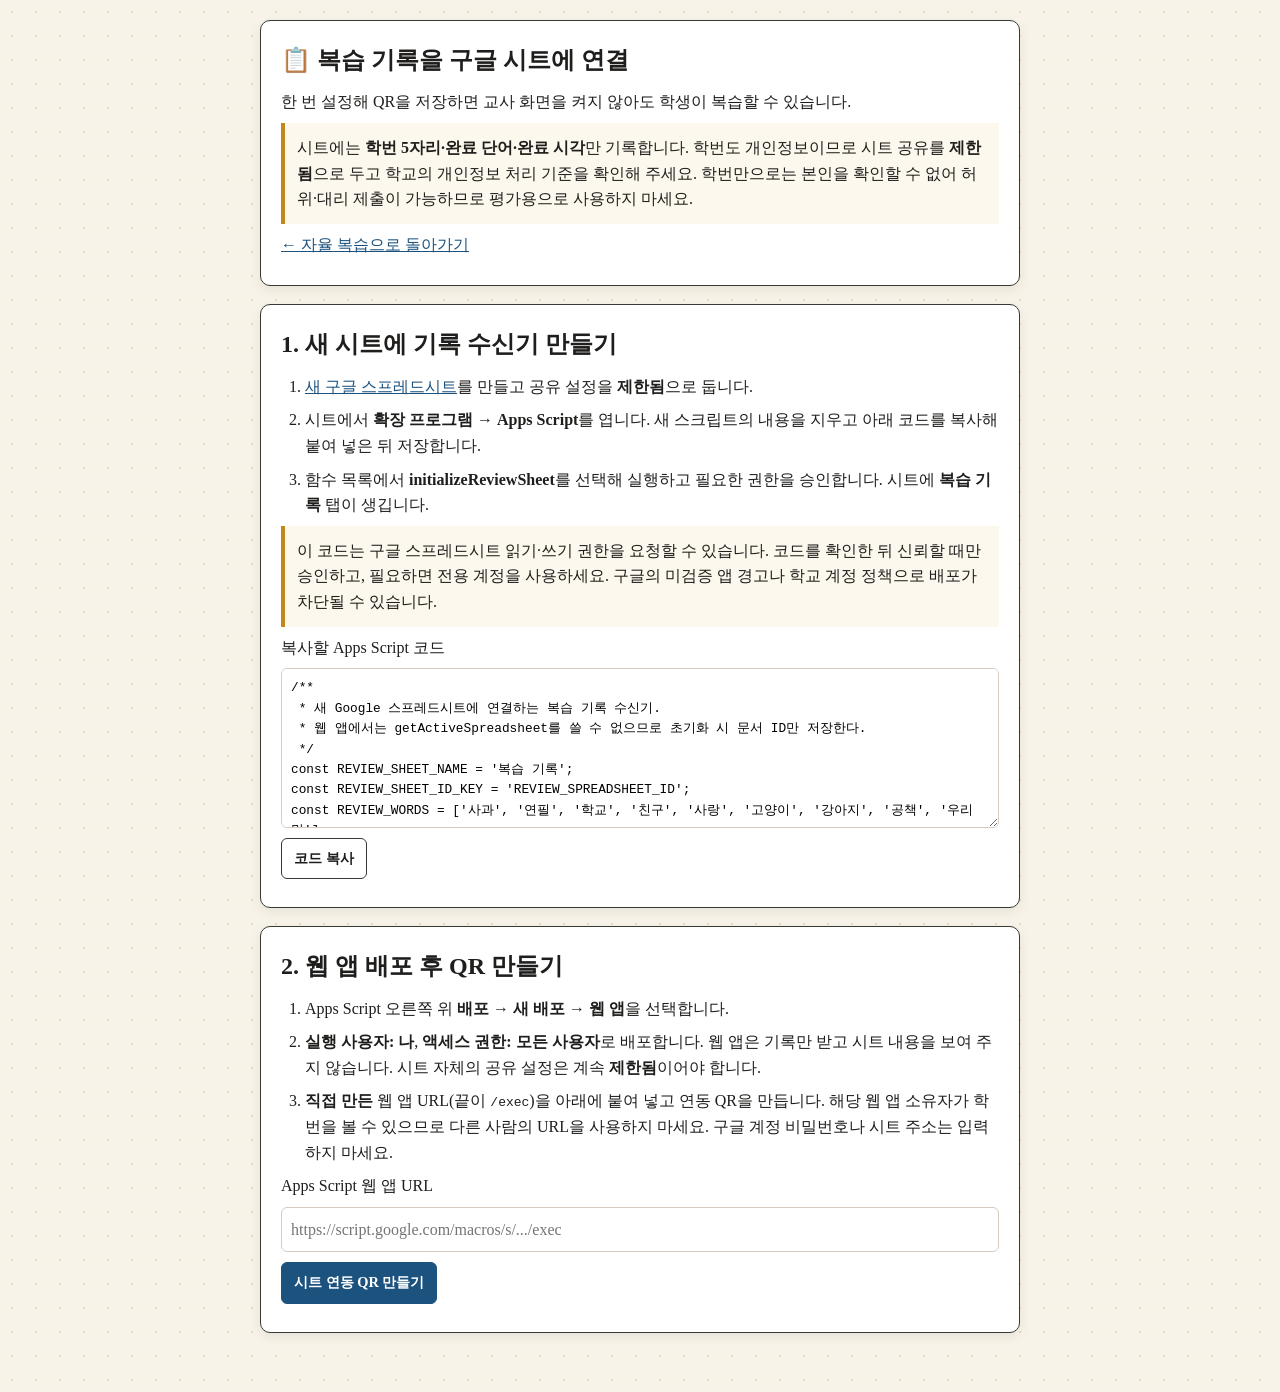
==== review-setup.html @ 8ba1e046 "feat: add private-sheet review recording" ====
<!DOCTYPE html>
<html lang="ko">
<head>
  <meta charset="UTF-8">
  <meta name="viewport" content="width=device-width, initial-scale=1.0">
  <title>복습 기록을 Google 시트에 연결하기</title>
  <link rel="stylesheet" href="style.css?v=20261124-1">
  <style>
    .setup-page { max-width: 760px; width: 100%; display: flex; flex-direction: column; gap: 18px; }
    .setup-card { background: #fff; border: 1.5px solid var(--border-ink); border-radius: 10px; padding: 20px; box-shadow: var(--shadow-subtle); }
    .setup-card h1, .setup-card h2 { margin-bottom: 10px; }
    .setup-card p, .setup-card li { margin: 8px 0; }
    .setup-card ol { padding-left: 1.5em; }
    .setup-card a { color: var(--royal-blue); }
    .setup-card input, .setup-card textarea { display: block; width: 100%; padding: 9px; margin: 8px 0; border: 1px solid var(--border-light); border-radius: 6px; font: inherit; }
    .setup-card textarea { min-height: 160px; font-family: monospace; font-size: 0.8rem; }
    .setup-actions { display: flex; flex-wrap: wrap; gap: 8px; margin-top: 10px; }
    .setup-actions button, .setup-actions a { font: inherit; font-weight: 700; font-size: 0.9rem; padding: 8px 12px; border: 1.5px solid var(--border-ink); border-radius: 6px; background: #fff; color: var(--ink-black); cursor: pointer; text-decoration: none; }
    .setup-actions .primary { background: var(--royal-blue); border-color: var(--royal-blue); color: #fff; }
    .setup-actions button:disabled { opacity: 0.5; cursor: not-allowed; }
    .setup-qr { display: flex; justify-content: center; margin: 12px 0; }
    .setup-warning { padding: 12px; background: var(--royal-gold-light); border-left: 4px solid var(--royal-gold); }
    .setup-status { color: var(--ink-gray); font-size: 0.9rem; }
  </style>
</head>
<body>
  <main class="setup-page">
    <section class="setup-card">
      <h1>📋 복습 기록을 구글 시트에 연결</h1>
      <p>한 번 설정해 QR을 저장하면 교사 화면을 켜지 않아도 학생이 복습할 수 있습니다.</p>
      <p class="setup-warning">시트에는 <strong>학번 5자리·완료 단어·완료 시각</strong>만 기록합니다. 학번도 개인정보이므로 시트 공유를 <strong>제한됨</strong>으로 두고 학교의 개인정보 처리 기준을 확인해 주세요. 학번만으로는 본인을 확인할 수 없어 허위·대리 제출이 가능하므로 평가용으로 사용하지 마세요.</p>
      <p><a href="index.html#solo-qr-section">← 자율 복습으로 돌아가기</a></p>
    </section>

    <section class="setup-card">
      <h2>1. 새 시트에 기록 수신기 만들기</h2>
      <ol>
        <li><a href="https://sheets.google.com/create" target="_blank" rel="noopener noreferrer">새 구글 스프레드시트</a>를 만들고 공유 설정을 <strong>제한됨</strong>으로 둡니다.</li>
        <li>시트에서 <strong>확장 프로그램 → Apps Script</strong>를 엽니다. 새 스크립트의 내용을 지우고 아래 코드를 복사해 붙여 넣은 뒤 저장합니다.</li>
        <li>함수 목록에서 <strong>initializeReviewSheet</strong>를 선택해 실행하고 필요한 권한을 승인합니다. 시트에 <strong>복습 기록</strong> 탭이 생깁니다.</li>
      </ol>
      <p class="setup-warning">이 코드는 구글 스프레드시트 읽기·쓰기 권한을 요청할 수 있습니다. 코드를 확인한 뒤 신뢰할 때만 승인하고, 필요하면 전용 계정을 사용하세요. 구글의 미검증 앱 경고나 학교 계정 정책으로 배포가 차단될 수 있습니다.</p>
      <label for="review-script-source">복사할 Apps Script 코드</label>
      <textarea id="review-script-source" readonly spellcheck="false">코드를 불러오는 중입니다...</textarea>
      <div class="setup-actions"><button id="review-copy-script" type="button" disabled>코드 복사</button></div>
      <p id="review-script-status" class="setup-status" role="status" aria-live="polite"></p>
    </section>

    <section class="setup-card">
      <h2>2. 웹 앱 배포 후 QR 만들기</h2>
      <ol>
        <li>Apps Script 오른쪽 위 <strong>배포 → 새 배포 → 웹 앱</strong>을 선택합니다.</li>
        <li><strong>실행 사용자: 나</strong>, <strong>액세스 권한: 모든 사용자</strong>로 배포합니다. 웹 앱은 기록만 받고 시트 내용을 보여 주지 않습니다. 시트 자체의 공유 설정은 계속 <strong>제한됨</strong>이어야 합니다.</li>
        <li><strong>직접 만든</strong> 웹 앱 URL(끝이 <code>/exec</code>)을 아래에 붙여 넣고 연동 QR을 만듭니다. 해당 웹 앱 소유자가 학번을 볼 수 있으므로 다른 사람의 URL을 사용하지 마세요. 구글 계정 비밀번호나 시트 주소는 입력하지 마세요.</li>
      </ol>
      <label for="review-webapp-url">Apps Script 웹 앱 URL</label>
      <input id="review-webapp-url" type="url" autocomplete="off" placeholder="https://script.google.com/macros/s/.../exec">
      <div class="setup-actions"><button id="review-create-qr" class="primary" type="button">시트 연동 QR 만들기</button></div>
      <p id="review-setup-status" class="setup-status" role="status" aria-live="polite"></p>
      <div id="review-qr-result" class="hidden">
        <div id="review-qr" class="setup-qr"></div>
        <label for="review-share-url">학생에게 공유할 복습 주소</label>
        <input id="review-share-url" type="text" readonly>
        <div class="setup-actions">
          <a id="review-open" class="primary" href="student.html?mode=solo">학생 화면 열기</a>
          <button id="review-copy-url" type="button">주소 복사</button>
          <button id="review-download" type="button">QR 이미지 저장</button>
        </div>
        <p class="setup-status">학생은 이 연동 QR로 접속해야 시트에 기록됩니다. 연결 후 실제 학생 학번 대신 가상의 5자리로 테스트하고 테스트 행을 직접 지워 주세요.</p>
      </div>
    </section>
  </main>
  <script src="qrcode.min.js?v=20261124-1"></script>
  <script src="qr-helper.js?v=20261124-1"></script>
  <script src="review-recorder.js?v=20261124-1"></script>
  <script src="review-setup.js?v=20261124-1"></script>
</body>
</html>
---- style.css ----
/* ========================================================
   훈민정음 집현전 공방 테마 스타일시트
   - 한지(韓紙)와 묵(墨), 단청(丹靑)의 색채미를 담은 전통 고풍 테마
   ======================================================== */

:root {
  --bg-hanji: #f7f3e8;
  --bg-hanji-light: #fcfbf7;
  --bg-card: #ffffff;
  --border-ink: #3a3833;
  --border-light: #d6ccbe;
  
  --ink-black: #1f1e1c;
  --ink-gray: #59554e;
  --ink-light: #8a8377;
  
  --royal-red: #b3261e;
  --royal-red-light: #fdf2f2;
  --royal-blue: #1c527e;
  --royal-blue-light: #f0f6fa;
  --royal-gold: #c2881b;
  --royal-gold-light: #fdf8ed;
  --royal-green: #2b7a4b;
  
  --shadow-subtle: 0 4px 12px rgba(45, 35, 20, 0.08);
  --shadow-medium: 0 8px 24px rgba(45, 35, 20, 0.12);
  --shadow-deep: 0 16px 36px rgba(45, 35, 20, 0.18);
  
  --font-serif: 'Noto Serif KR', 'Gowun Batang', serif;
}

* {
  box-sizing: border-box;
  margin: 0;
  padding: 0;
}

body {
  font-family: var(--font-serif);
  background-color: var(--bg-hanji);
  background-image: radial-gradient(#e5dbc5 1px, transparent 1px);
  background-size: 24px 24px;
  color: var(--ink-black);
  min-height: 100vh;
  display: flex;
  justify-content: center;
  padding: 20px 16px 60px;
  line-height: 1.6;
}

.main-wrapper {
  width: 100%;
  max-width: 960px;
  display: flex;
  flex-direction: column;
  gap: 20px;
}

/* ==================== 헤더 영역 ==================== */
.game-header {
  background: var(--bg-hanji-light);
  border: 2px solid var(--border-ink);
  border-radius: 12px;
  padding: 20px 24px;
  display: flex;
  align-items: center;
  gap: 20px;
  box-shadow: var(--shadow-medium);
  position: relative;
}

.seal-mark {
  width: 58px;
  height: 58px;
  border: 3px solid var(--royal-red);
  color: var(--royal-red);
  font-weight: 900;
  font-size: 1.05rem;
  line-height: 1.15;
  display: flex;
  align-items: center;
  justify-content: center;
  text-align: center;
  border-radius: 8px;
  letter-spacing: 2px;
  flex-shrink: 0;
  user-select: none;
  background: rgba(179, 38, 30, 0.04);
}

.header-titles {
  flex: 1;
}

.main-title {
  font-size: 1.75rem;
  font-weight: 900;
  color: var(--ink-black);
  letter-spacing: -0.5px;
  margin-bottom: 2px;
}

.sub-title {
  font-size: 0.95rem;
  color: var(--ink-gray);
}

.header-controls {
  display: flex;
  gap: 10px;
  flex-shrink: 0;
}

.ctrl-btn {
  font-family: var(--font-serif);
  font-size: 0.9rem;
  font-weight: 600;
  padding: 8px 14px;
  background: var(--bg-card);
  border: 1.5px solid var(--border-ink);
  border-radius: 6px;
  cursor: pointer;
  transition: all 0.2s ease;
  color: var(--ink-black);
}

.ctrl-btn:hover {
  background: #f0eae1;
  transform: translateY(-2px);
}

.ctrl-btn.primary-btn {
  background: var(--royal-blue);
  color: #ffffff;
  border-color: var(--royal-blue);
}

.ctrl-btn.primary-btn:hover {
  background: #143e5e;
}

.ctrl-btn.muted {
  opacity: 0.6;
  background: #e5ded4;
}

/* ==================== 스테이지 & 힌트 바 ==================== */
.stage-bar {
  background: var(--bg-hanji-light);
  border: 1.5px solid var(--border-light);
  border-radius: 8px;
  padding: 12px 18px;
  display: flex;
  justify-content: space-between;
  align-items: center;
  flex-wrap: wrap;
  gap: 12px;
  box-shadow: var(--shadow-subtle);
}

.stage-info-group {
  display: flex;
  align-items: center;
  gap: 10px;
  flex-wrap: wrap;
}

.stage-label {
  font-weight: 700;
  font-size: 0.95rem;
  color: var(--ink-black);
}

.stage-dropdown {
  font-family: var(--font-serif);
  font-size: 0.9rem;
  padding: 6px 12px;
  border: 1.5px solid var(--border-ink);
  border-radius: 6px;
  background-color: var(--bg-card);
  color: var(--ink-black);
  cursor: pointer;
  outline: none;
}

.action-small-btn {
  font-family: var(--font-serif);
  font-size: 0.85rem;
  padding: 6px 10px;
  border: 1px solid var(--border-ink);
  border-radius: 6px;
  background: #fff;
  cursor: pointer;
  transition: all 0.2s ease;
}

.action-small-btn:hover {
  background: #eae2d5;
}

.hint-toggle-btn {
  font-family: var(--font-serif);
  font-size: 0.9rem;
  font-weight: 600;
  padding: 7px 14px;
  background: var(--royal-gold-light);
  color: #7a5009;
  border: 1.5px solid var(--royal-gold);
  border-radius: 6px;
  cursor: pointer;
  transition: all 0.2s ease;
}

.hint-toggle-btn:hover {
  background: #faeed4;
  transform: translateY(-1px);
}

/* ==================== 힌트 패널 ==================== */
.hint-panel {
  background: #fffdf5;
  border: 1.5px dashed var(--royal-gold);
  border-radius: 8px;
  padding: 16px 20px;
  box-shadow: var(--shadow-subtle);
  animation: fadeIn 0.3s ease;
}

.hint-title {
  font-weight: 700;
  font-size: 1rem;
  color: #8c5d08;
  margin-bottom: 8px;
}

.hint-body {
  font-size: 0.95rem;
  color: var(--ink-black);
  display: flex;
  flex-direction: column;
  gap: 8px;
}

.hint-syllable-title {
  font-size: 1.05rem;
  border-bottom: 1px solid #ebd9b5;
  padding-bottom: 4px;
}

.hint-part {
  background: rgba(255, 248, 220, 0.5);
  padding: 6px 10px;
  border-radius: 4px;
}

.hint-sub {
  font-size: 0.85rem;
  color: var(--ink-gray);
}

/* ==================== 문제 카드 & 조립대 영역 ==================== */
.quest-section {
  background: var(--bg-card);
  border: 2px solid var(--border-ink);
  border-radius: 12px;
  padding: 22px 24px;
  box-shadow: var(--shadow-medium);
}

.quest-header {
  margin-bottom: 18px;
  border-bottom: 1.5px solid var(--border-light);
  padding-bottom: 10px;
}

.quest-chapter {
  display: inline-block;
  background: var(--royal-red);
  color: #fff;
  font-size: 0.8rem;
  font-weight: 700;
  padding: 2px 10px;
  border-radius: 20px;
  margin-bottom: 6px;
}

.quest-desc {
  font-size: 1.05rem;
  color: var(--ink-black);
  font-weight: 600;
}

/* 목표 단어 카드 목록 */
.target-word-wrapper {
  margin-bottom: 24px;
}

.word-card-label {
  font-size: 0.9rem;
  color: var(--ink-gray);
  margin-bottom: 8px;
}

.word-cards-flex {
  display: flex;
  gap: 12px;
  flex-wrap: wrap;
}

.word-card {
  width: 82px;
  height: 94px;
  background: var(--bg-hanji-light);
  border: 2px solid var(--border-light);
  border-radius: 10px;
  display: flex;
  flex-direction: column;
  align-items: center;
  justify-content: center;
  cursor: pointer;
  transition: all 0.2s ease;
  position: relative;
  user-select: none;
}

.word-card:hover {
  border-color: var(--royal-blue);
  transform: translateY(-3px);
  box-shadow: var(--shadow-subtle);
}

.word-card.active {
  border-color: var(--royal-red);
  background: var(--royal-red-light);
  box-shadow: 0 0 0 3px rgba(179, 38, 30, 0.2);
}

.word-card.done {
  border-color: var(--royal-green);
  background: #edf7f0;
}

.word-card .target-char {
  font-size: 2.2rem;
  font-weight: 900;
  color: var(--ink-black);
  line-height: 1;
}

.word-card.done .target-char {
  color: var(--royal-green);
}

.word-card .status-badge {
  font-size: 0.75rem;
  margin-top: 6px;
  color: var(--ink-gray);
  font-weight: 600;
}

.word-card.done .status-badge {
  color: var(--royal-green);
}

/* 음절 조립대 */
.syllable-assembly-board {
  background: var(--bg-hanji);
  border: 1.5px dashed var(--border-ink);
  border-radius: 12px;
  padding: 18px;
  display: flex;
  align-items: center;
  justify-content: center;
  gap: 12px;
  flex-wrap: wrap;
}

.assembly-slot-item {
  display: flex;
  flex-direction: column;
  align-items: center;
  gap: 6px;
}

.slot-header {
  font-size: 0.85rem;
  font-weight: 700;
  color: var(--ink-gray);
}

.assembly-slot {
  width: 74px;
  height: 74px;
  background: #ffffff;
  border: 2px solid var(--border-ink);
  border-radius: 10px;
  display: flex;
  align-items: center;
  justify-content: center;
  font-size: 2.2rem;
  font-weight: 900;
  color: var(--ink-black);
  cursor: pointer;
  transition: all 0.2s ease;
  box-shadow: inset 0 2px 4px rgba(0,0,0,0.05);
}

.assembly-slot:hover {
  background: #faf4eb;
  border-color: var(--royal-red);
}

.assembly-slot.filled {
  background: #fdfaf3;
  color: var(--royal-blue);
  border-color: var(--royal-blue);
  animation: popIn 0.25s ease;
}

.slot-desc {
  font-size: 0.75rem;
  color: var(--ink-light);
}

.jong-optional {
  color: #7b8590 !important;
}

.jong-needed {
  color: var(--royal-red) !important;
  font-weight: 700;
}

.assembly-plus, .assembly-equal {
  font-size: 1.6rem;
  font-weight: 900;
  color: var(--border-ink);
  margin-bottom: 24px;
}

.preview-item .assembled-preview {
  width: 86px;
  height: 86px;
  background: #ffffff;
  border: 3px solid var(--border-ink);
  border-radius: 12px;
  display: flex;
  align-items: center;
  justify-content: center;
  font-size: 2.7rem;
  font-weight: 900;
  color: var(--ink-black);
  box-shadow: var(--shadow-subtle);
  transition: all 0.3s cubic-bezier(0.175, 0.885, 0.32, 1.275);
}

.preview-item .assembled-preview.match-success {
  background: #e8f5e9;
  border-color: var(--royal-green);
  color: var(--royal-green);
  transform: scale(1.08);
  box-shadow: 0 0 16px rgba(43, 122, 75, 0.4);
}

/* ==================== 작업대 탭 & 본문 ==================== */
.workbench-section {
  display: flex;
  flex-direction: column;
}

.workbench-tabs {
  display: flex;
  gap: 6px;
  border-bottom: 2px solid var(--border-ink);
  padding: 0 8px;
}

.tab-btn {
  font-family: var(--font-serif);
  font-size: 1rem;
  font-weight: 700;
  padding: 12px 20px;
  background: var(--bg-hanji-light);
  border: 2px solid var(--border-ink);
  border-bottom: none;
  border-radius: 10px 10px 0 0;
  cursor: pointer;
  color: var(--ink-gray);
  transition: all 0.2s ease;
  display: flex;
  align-items: center;
  gap: 8px;
}

.tab-btn:hover {
  background: #eee6d6;
}

.tab-btn.active {
  background: #ffffff;
  color: var(--ink-black);
  border-bottom: 2px solid #ffffff;
  margin-bottom: -2px;
  box-shadow: 0 -4px 10px rgba(0, 0, 0, 0.05);
}

.tab-badge {
  font-size: 0.75rem;
  background: var(--royal-blue-light);
  color: var(--royal-blue);
  padding: 2px 6px;
  border-radius: 4px;
}

.tab-btn.active .tab-badge {
  background: var(--royal-blue);
  color: #ffffff;
}

.tab-content-panel {
  background: #ffffff;
  border: 2px solid var(--border-ink);
  border-top: none;
  border-radius: 0 0 12px 12px;
  padding: 24px;
  box-shadow: var(--shadow-medium);
  display: flex;
  flex-direction: column;
  gap: 20px;
}

.panel-guide-text {
  font-size: 0.95rem;
  color: var(--ink-gray);
  background: var(--bg-hanji);
  padding: 10px 16px;
  border-radius: 6px;
  border-left: 4px solid var(--royal-blue);
}

/* 기본자 그리드 */
.basics-container {
  display: flex;
  flex-direction: column;
  gap: 8px;
}

.group-title {
  font-weight: 700;
  font-size: 0.95rem;
  color: var(--ink-black);
}

.basics-grid {
  display: grid;
  grid-template-columns: repeat(auto-fit, minmax(140px, 1fr));
  gap: 12px;
}

.vowel-grid {
  grid-template-columns: repeat(3, 1fr);
}

.c-basic-btn, .v-basic-btn {
  font-family: var(--font-serif);
  background: var(--bg-hanji-light);
  border: 2px solid var(--border-light);
  border-radius: 10px;
  padding: 12px 8px;
  cursor: pointer;
  display: flex;
  flex-direction: column;
  align-items: center;
  gap: 6px;
  transition: all 0.2s ease;
  text-align: center;
}

.c-basic-btn:hover, .v-basic-btn:hover {
  border-color: var(--royal-blue);
  background: #fdfaf3;
  transform: translateY(-2px);
  box-shadow: var(--shadow-subtle);
}

.char-symbol {
  font-size: 2.2rem;
  font-weight: 900;
  line-height: 1;
  color: var(--ink-black);
}

.char-meta {
  font-size: 0.75rem;
  color: var(--ink-gray);
  line-height: 1.25;
}

/* 작업대 영역 */
.craft-board {
  background: var(--bg-hanji);
  border: 2px solid var(--border-ink);
  border-radius: 10px;
  padding: 18px;
  display: flex;
  flex-direction: column;
  gap: 16px;
}

.craft-board-header {
  display: flex;
  justify-content: space-between;
  align-items: center;
  font-weight: 700;
  font-size: 0.95rem;
  color: var(--ink-black);
}

.small-clear-btn {
  font-family: var(--font-serif);
  font-size: 0.8rem;
  padding: 4px 10px;
  background: #fff;
  border: 1px solid var(--border-ink);
  border-radius: 4px;
  cursor: pointer;
}

.small-clear-btn:hover {
  background: #f2e8dc;
}

.workbench-slots {
  background: #ffffff;
  border: 2px dashed var(--border-ink);
  border-radius: 8px;
  min-height: 80px;
  display: flex;
  align-items: center;
  justify-content: center;
  gap: 12px;
  padding: 10px;
}

.empty-hint {
  color: var(--ink-light);
  font-size: 0.9rem;
}

.workbench-chip {
  width: 58px;
  height: 58px;
  background: var(--bg-hanji-light);
  border: 2px solid var(--border-ink);
  border-radius: 8px;
  font-size: 2rem;
  font-weight: 900;
  display: flex;
  align-items: center;
  justify-content: center;
  cursor: pointer;
  transition: all 0.2s ease;
  user-select: none;
}

.workbench-chip.active {
  background: #fdf5ea;
  border-color: var(--royal-red);
  color: var(--royal-red);
  box-shadow: 0 0 0 2px rgba(179, 38, 30, 0.3);
  transform: scale(1.05);
}

/* 액션 버튼 그룹 (가획, 병서, 이체 등) */
.action-button-group {
  display: grid;
  grid-template-columns: repeat(auto-fit, minmax(180px, 1fr));
  gap: 10px;
}

.principle-btn {
  font-family: var(--font-serif);
  background: var(--bg-card);
  border: 2px solid var(--border-ink);
  border-radius: 8px;
  padding: 10px 12px;
  display: flex;
  flex-direction: column;
  align-items: center;
  text-align: center;
  gap: 3px;
  cursor: pointer;
  transition: all 0.2s ease;
}

.principle-btn:hover:not(:disabled) {
  transform: translateY(-2px);
  box-shadow: var(--shadow-subtle);
}

.principle-btn:disabled {
  opacity: 0.45;
  cursor: not-allowed;
  background: #f3efe6;
  border-color: #d1c8b8;
}

.btn-icon {
  font-size: 1.25rem;
  line-height: 1;
}

.btn-label {
  font-size: 0.95rem;
  font-weight: 700;
  color: var(--ink-black);
}

.btn-sub {
  font-size: 0.72rem;
  color: var(--ink-gray);
  line-height: 1.2;
}

.btn-action-gahoek:hover:not(:disabled) {
  border-color: var(--royal-red);
  background: var(--royal-red-light);
}

.btn-action-byeongseo:hover:not(:disabled) {
  border-color: var(--royal-blue);
  background: var(--royal-blue-light);
}

.btn-action-iche:hover:not(:disabled) {
  border-color: var(--royal-gold);
  background: var(--royal-gold-light);
}

.btn-action-hapyong:hover:not(:disabled) {
  border-color: var(--royal-green);
  background: #edf7f0;
}

.btn-action-chochul:hover:not(:disabled) {
  border-color: var(--royal-red);
  background: var(--royal-red-light);
}

.btn-action-jaechul:hover:not(:disabled) {
  border-color: var(--royal-gold);
  background: var(--royal-gold-light);
}

.btn-action-hapseong:hover:not(:disabled) {
  border-color: var(--royal-blue);
  background: var(--royal-blue-light);
}

/* 슬롯 전송 버튼들 */
.send-action-group {
  display: flex;
  gap: 12px;
  margin-top: 4px;
}

.send-slot-btn {
  flex: 1;
  font-family: var(--font-serif);
  font-size: 1rem;
  font-weight: 700;
  padding: 12px 14px;
  border-radius: 8px;
  border: 2px solid var(--border-ink);
  cursor: pointer;
  transition: all 0.2s ease;
}

.send-slot-btn:hover:not(:disabled) {
  transform: translateY(-2px);
  box-shadow: var(--shadow-subtle);
}

.send-slot-btn:disabled {
  opacity: 0.45;
  cursor: not-allowed;
  background: #eae2d5;
}

.send-slot-btn.primary-send {
  background: var(--royal-blue);
  color: #ffffff;
  border-color: var(--royal-blue);
}

.send-slot-btn.primary-send:hover:not(:disabled) {
  background: #143e5e;
}

.send-slot-btn.secondary-send {
  background: var(--royal-gold);
  color: #ffffff;
  border-color: var(--royal-gold);
}

.send-slot-btn.secondary-send:hover:not(:disabled) {
  background: #a37113;
}

/* 실시간 창제 원리 알림 해설 */
.principle-info-box {
  background: #ffffff;
  border: 1px solid var(--border-light);
  border-left: 4px solid var(--royal-gold);
  border-radius: 4px;
  padding: 10px 14px;
  font-size: 0.9rem;
  color: var(--ink-black);
  line-height: 1.45;
  min-height: 44px;
  display: flex;
  align-items: center;
}

/* ==================== 푸터 ==================== */
.game-footer {
  text-align: center;
  color: var(--ink-light);
  font-size: 0.85rem;
  display: flex;
  flex-direction: column;
  gap: 4px;
  margin-top: 10px;
}

.game-footer .copyright {
  font-size: 0.8rem;
  color: var(--ink-gray);
  font-style: italic;
}

/* ==================== 모달 디자인 (교지 및 도감) ==================== */
.modal-overlay {
  position: fixed;
  top: 0;
  left: 0;
  right: 0;
  bottom: 0;
  background: rgba(20, 18, 15, 0.65);
  backdrop-filter: blur(4px);
  display: flex;
  align-items: center;
  justify-content: center;
  z-index: 1000;
  padding: 20px;
  animation: fadeIn 0.25s ease;
}

.hidden {
  display: none !important;
}

/* 어명 교지 (완성 모달) */
.royal-decree {
  background: #fffcf5;
  border: 4px double var(--royal-red);
  border-radius: 12px;
  max-width: 520px;
  width: 100%;
  padding: 36px 30px;
  text-align: center;
  box-shadow: var(--shadow-deep);
  position: relative;
}

.decree-header {
  margin-bottom: 20px;
}

.seal-badge {
  display: inline-block;
  background: var(--royal-red);
  color: #ffffff;
  font-weight: 900;
  padding: 3px 12px;
  border-radius: 4px;
  font-size: 0.85rem;
  letter-spacing: 2px;
  margin-bottom: 10px;
}

.decree-title {
  font-size: 1.6rem;
  color: var(--ink-black);
  font-weight: 900;
}

.royal-word {
  font-size: 3.5rem;
  font-weight: 900;
  color: var(--royal-red);
  letter-spacing: 4px;
  margin: 10px 0;
}

.decree-divider {
  width: 80px;
  height: 2px;
  background: var(--royal-gold);
  margin: 16px auto;
}

.royal-text {
  font-size: 1.05rem;
  color: var(--ink-black);
  line-height: 1.7;
  margin-bottom: 24px;
  text-align: left;
  background: rgba(247, 243, 232, 0.6);
  padding: 16px;
  border-radius: 8px;
}

.royal-btn {
  font-family: var(--font-serif);
  font-size: 1.1rem;
  font-weight: 700;
  background: var(--royal-red);
  color: #ffffff;
  border: 2px solid var(--border-ink);
  padding: 12px 28px;
  border-radius: 8px;
  cursor: pointer;
  transition: all 0.2s ease;
}

.royal-btn:hover {
  background: #961e17;
  transform: translateY(-2px);
  box-shadow: var(--shadow-subtle);
}

/* 도감 모달 */
.guide-card {
  background: #ffffff;
  border: 2px solid var(--border-ink);
  border-radius: 12px;
  max-width: 800px;
  width: 100%;
  max-height: 85vh;
  display: flex;
  flex-direction: column;
  box-shadow: var(--shadow-deep);
}

.guide-modal-header {
  padding: 18px 24px;
  border-bottom: 2px solid var(--border-ink);
  display: flex;
  justify-content: space-between;
  align-items: center;
  background: var(--bg-hanji);
  border-radius: 10px 10px 0 0;
}

.guide-modal-header h2 {
  font-size: 1.35rem;
  font-weight: 900;
}

.modal-close-btn {
  background: none;
  border: none;
  font-size: 2rem;
  cursor: pointer;
  color: var(--ink-black);
  line-height: 1;
}

.guide-scroll-content {
  padding: 24px;
  overflow-y: auto;
  display: flex;
  flex-direction: column;
  gap: 28px;
}

.guide-article h3 {
  font-size: 1.2rem;
  color: var(--royal-blue);
  margin-bottom: 10px;
  border-left: 4px solid var(--royal-blue);
  padding-left: 10px;
}

.guide-article p {
  font-size: 0.95rem;
  color: var(--ink-black);
  margin-bottom: 14px;
  line-height: 1.6;
}

.table-responsive {
  overflow-x: auto;
}

.guide-table {
  width: 100%;
  border-collapse: collapse;
  font-size: 0.9rem;
  margin-bottom: 12px;
}

.guide-table th, .guide-table td {
  border: 1px solid var(--border-light);
  padding: 8px 12px;
  text-align: center;
}

.guide-table th {
  background: var(--bg-hanji);
  font-weight: 700;
  color: var(--ink-black);
}

.badge-char {
  display: inline-block;
  background: var(--bg-hanji-light);
  border: 1.5px solid var(--border-ink);
  padding: 2px 8px;
  border-radius: 4px;
  font-weight: 700;
  font-size: 1.05rem;
}

.guide-tip-box {
  background: #fdfaf3;
  border: 1px solid var(--royal-gold);
  border-radius: 6px;
  padding: 12px 16px;
  font-size: 0.88rem;
  color: var(--ink-black);
}

/* ==================== 토스트 알림 ==================== */
.toast-notice {
  position: fixed;
  bottom: 24px;
  left: 50%;
  transform: translateX(-50%) translateY(30px);
  padding: 10px 20px;
  border-radius: 8px;
  font-family: var(--font-serif);
  font-size: 0.95rem;
  font-weight: 600;
  color: #ffffff;
  opacity: 0;
  transition: all 0.3s cubic-bezier(0.175, 0.885, 0.32, 1.275);
  z-index: 2000;
  box-shadow: var(--shadow-medium);
  pointer-events: none;
}

.toast-notice.visible {
  opacity: 1;
  transform: translateX(-50%) translateY(0);
}

.toast-info {
  background: #2b303a;
  border: 1px solid #485264;
}

.toast-success {
  background: var(--royal-green);
  border: 1px solid #3ca867;
}

.toast-error {
  background: var(--royal-red);
  border: 1px solid #e0453d;
}

/* ==================== 애니메이션 & 파티클 ==================== */
@keyframes fadeIn {
  from { opacity: 0; transform: translateY(-4px); }
  to { opacity: 1; transform: translateY(0); }
}

@keyframes popIn {
  0% { transform: scale(0.8); opacity: 0; }
  70% { transform: scale(1.1); }
  100% { transform: scale(1); opacity: 1; }
}

.pulse-highlight {
  animation: pulseScale 0.35s ease-out;
}

@keyframes pulseScale {
  0% { transform: scale(1); }
  50% { transform: scale(1.08); background-color: #f7eed7; }
  100% { transform: scale(1); }
}

.confetti-particle {
  position: fixed;
  top: -20px;
  width: 10px;
  height: 14px;
  z-index: 1001;
  opacity: 0.9;
  border-radius: 2px;
  animation: confettiFall linear forwards;
}

@keyframes confettiFall {
  0% {
    top: -20px;
    transform: rotate(0deg) translateX(0);
    opacity: 1;
  }
  100% {
    top: 105vh;
    transform: rotate(720deg) translateX(50px);
    opacity: 0.2;
  }
}

/* ==================== 모둠 대항전 상단 바 ==================== */
.team-bar {
  background: #fdfbf7;
  border: 1.5px solid var(--border-ink);
  border-radius: 8px;
  padding: 10px 16px;
  display: flex;
  justify-content: space-between;
  align-items: center;
  flex-wrap: wrap;
  gap: 12px;
  box-shadow: var(--shadow-subtle);
}

.student-selector-group {
  display: flex;
  align-items: center;
  gap: 8px;
  flex-wrap: wrap;
}

.team-icon {
  font-size: 1.3rem;
}

.team-label {
  font-size: 0.9rem;
  font-weight: 700;
  color: var(--ink-black);
}

.team-select {
  font-family: var(--font-serif);
  font-size: 0.9rem;
  padding: 5px 10px;
  border: 1.5px solid var(--border-ink);
  border-radius: 6px;
  background: #fff;
  cursor: pointer;
}

.student-status-chip {
  font-size: 0.78rem;
  font-weight: 700;
  padding: 3px 8px;
  border-radius: 12px;
}

.student-status-chip.solving {
  background: #fff3bf;
  color: #92400e;
  border: 1px solid #f59f00;
}

.student-status-chip.completed {
  background: #d3f9d8;
  color: #2b8a3e;
  border: 1px solid #40c057;
}

.team-quick-status {
  display: flex;
  align-items: center;
  gap: 10px;
}

.quick-status-label {
  font-size: 0.88rem;
  font-weight: 700;
  color: var(--ink-gray);
}

.quick-progress-track {
  width: 120px;
  height: 12px;
  background: #eee6d8;
  border-radius: 6px;
  overflow: hidden;
  border: 1px solid var(--border-light);
}

.quick-progress-fill {
  height: 100%;
  background: linear-gradient(90deg, var(--royal-gold), var(--royal-green));
  transition: width 0.4s ease;
}

.quick-progress-text {
  font-size: 0.85rem;
  color: var(--ink-black);
}

.small-gear-btn {
  font-family: var(--font-serif);
  font-size: 0.8rem;
  background: #fff;
  border: 1px solid var(--border-light);
  border-radius: 4px;
  padding: 3px 8px;
  cursor: pointer;
}

.small-gear-btn:hover {
  background: #f0e9dd;
}

/* 스테이지 액션 버튼 */
.stage-action-group {
  display: flex;
  gap: 8px;
}

.explanation-direct-btn {
  font-family: var(--font-serif);
  font-size: 0.9rem;
  font-weight: 700;
  padding: 7px 14px;
  background: var(--royal-red-light);
  color: var(--royal-red);
  border: 1.5px solid var(--royal-red);
  border-radius: 6px;
  cursor: pointer;
  transition: all 0.2s ease;
}

.explanation-direct-btn:hover {
  background: #fae1e1;
  transform: translateY(-1px);
}

.team-board-btn {
  background: #fff9db !important;
  color: #855502 !important;
  border-color: #f59f00 !important;
}

.team-board-btn:hover {
  background: #fff3bf !important;
}

.qr-btn {
  background: #e7f5ff !important;
  color: #1864ab !important;
  border-color: #339af0 !important;
}

.qr-btn:hover {
  background: #d0ebff !important;
}

/* 방 코드 및 온라인 상태 인디케이터 */
.room-indicator {
  display: flex;
  align-items: center;
  gap: 6px;
  background: #ffffff;
  border: 1px solid var(--border-light);
  padding: 4px 10px;
  border-radius: 6px;
}

.room-label {
  font-size: 0.8rem;
  color: var(--ink-gray);
}

.room-badge {
  font-family: monospace;
  font-size: 0.95rem;
  font-weight: 900;
  color: var(--royal-blue);
  background: #edf2f7;
  padding: 1px 6px;
  border-radius: 4px;
  cursor: pointer;
}

.room-badge:hover {
  background: #e2e8f0;
}

.cloud-status-dot {
  font-size: 0.72rem;
  padding: 1px 6px;
  border-radius: 10px;
  background: #f1f3f5;
  color: #495057;
}

.cloud-status-dot.online {
  background: #e6fcf5;
  color: #0ca678;
  font-weight: 700;
}

.cloud-status-dot.offline {
  background: #fff5f5;
  color: #e03131;
}

.cloud-status-dot.fallback {
  background: #fff3bf;
  color: #855300;
  font-weight: 700;
}

.student-timer.time-warning, .student-timer.time-expired { color: #b42318; }

/* ==================== QR코드 모달 ==================== */
.qrcode-card {
  background: #ffffff;
  border: 2px solid var(--border-ink);
  border-radius: 12px;
  max-width: 520px;
  width: 100%;
  padding: 24px;
  box-shadow: var(--shadow-deep);
  text-align: center;
}

.qrcode-modal-header {
  display: flex;
  justify-content: space-between;
  align-items: center;
  border-bottom: 1.5px solid var(--border-light);
  padding-bottom: 12px;
  margin-bottom: 16px;
}

.qr-title-group {
  text-align: left;
}

.qr-badge {
  background: #1864ab;
  color: #fff;
  font-size: 0.72rem;
  font-weight: 700;
  padding: 2px 8px;
  border-radius: 10px;
}

.qr-title-group h2 {
  font-size: 1.25rem;
  color: var(--ink-black);
  margin-top: 4px;
}

.qr-guide-text {
  font-size: 0.92rem;
  color: var(--ink-gray);
  line-height: 1.5;
  margin-bottom: 18px;
}

.qr-display-box {
  background: var(--bg-hanji-light);
  border: 2px dashed var(--border-ink);
  border-radius: 12px;
  padding: 20px;
  display: flex;
  flex-direction: column;
  align-items: center;
  gap: 14px;
  margin-bottom: 18px;
}

.qrcode-canvas-box {
  width: 240px;
  height: 240px;
  background: #fff;
  padding: 10px;
  border-radius: 8px;
  box-shadow: var(--shadow-subtle);
  display: flex;
  align-items: center;
  justify-content: center;
}

.qr-room-info {
  display: flex;
  flex-direction: column;
  align-items: center;
  gap: 2px;
}

.qr-room-label {
  font-size: 0.8rem;
  color: var(--ink-gray);
}

.qr-room-number {
  font-size: 2rem;
  font-weight: 900;
  color: var(--royal-red);
  letter-spacing: 4px;
  font-family: monospace;
}

.qr-url-copy-box {
  display: flex;
  gap: 8px;
  margin-bottom: 14px;
}

.qr-url-input {
  flex: 1;
  font-size: 0.85rem;
  padding: 8px 12px;
  border: 1.5px solid var(--border-ink);
  border-radius: 6px;
  background: #f8f9fa;
  color: #495057;
  outline: none;
}

.qr-copy-btn {
  font-family: var(--font-serif);
  font-size: 0.88rem;
  font-weight: 700;
  padding: 8px 16px;
  background: var(--royal-blue);
  color: #fff;
  border: 1.5px solid var(--royal-blue);
  border-radius: 6px;
  cursor: pointer;
  transition: all 0.2s ease;
  white-space: nowrap;
}

.qr-copy-btn:hover {
  background: #143e5e;
}

.qr-tip-alert {
  font-size: 0.82rem;
  color: var(--ink-black);
  background: #fdfaf3;
  border: 1px solid var(--royal-gold);
  border-radius: 6px;
  padding: 10px 14px;
  text-align: left;
}

/* ==================== 모둠 완성 안내 배너 ==================== */
.modal-team-callout {
  margin-top: 14px;
}

.team-all-done-banner {
  background: #e6fcf5;
  border: 2px solid #20c997;
  border-radius: 8px;
  padding: 12px;
  font-size: 1.05rem;
  color: #087f5b;
}

.rank-highlight {
  font-size: 1.4rem;
  font-weight: 900;
  color: var(--royal-red);
}

.team-waiting-banner {
  background: #fff9db;
  border: 1.5px solid #fcc419;
  border-radius: 8px;
  padding: 10px;
  font-size: 0.95rem;
  color: #855502;
}

.royal-btn.secondary {
  background: var(--royal-blue);
  border-color: var(--border-ink);
  margin-right: 8px;
}

.royal-btn.secondary:hover {
  background: #143e5e;
}

/* ==================== 모둠 전광판 모달 ==================== */
.team-dashboard-card {
  background: #ffffff;
  border: 2px solid var(--border-ink);
  border-radius: 12px;
  max-width: 880px;
  width: 100%;
  max-height: 88vh;
  display: flex;
  flex-direction: column;
  box-shadow: var(--shadow-deep);
}

.dashboard-header {
  padding: 18px 24px;
  background: var(--bg-hanji);
  border-bottom: 2px solid var(--border-ink);
  display: flex;
  justify-content: space-between;
  align-items: center;
  border-radius: 10px 10px 0 0;
}

.dash-title-group {
  display: flex;
  align-items: center;
  gap: 10px;
}

.dash-badge {
  background: var(--royal-red);
  color: #fff;
  font-size: 0.75rem;
  font-weight: 700;
  padding: 2px 8px;
  border-radius: 12px;
}

.dashboard-summary-bar {
  padding: 12px 24px;
  background: #fdfaf3;
  border-bottom: 1px solid var(--border-light);
  display: flex;
  justify-content: space-between;
  align-items: center;
  flex-wrap: wrap;
  gap: 10px;
}

.dash-prob-text {
  font-size: 1.05rem;
  font-weight: 700;
  color: var(--ink-black);
}

.dash-actions {
  display: flex;
  gap: 8px;
}

.small-ctrl-btn {
  font-family: var(--font-serif);
  font-size: 0.85rem;
  padding: 6px 12px;
  border: 1px solid var(--border-ink);
  border-radius: 6px;
  background: #fff;
  cursor: pointer;
  transition: all 0.2s ease;
}

.small-ctrl-btn.highlight {
  background: var(--royal-red);
  color: #fff;
  border-color: var(--royal-red);
}

.small-ctrl-btn:hover {
  filter: brightness(0.95);
}

.teams-live-grid {
  padding: 24px;
  overflow-y: auto;
  display: grid;
  grid-template-columns: repeat(auto-fit, minmax(360px, 1fr));
  gap: 16px;
}

.dash-team-card {
  background: #fdfbf7;
  border: 2px solid var(--border-light);
  border-radius: 10px;
  padding: 16px;
  display: flex;
  flex-direction: column;
  gap: 10px;
  transition: all 0.2s ease;
}

.dash-team-card.team-done {
  border-color: var(--royal-green);
  background: #f4faf6;
  box-shadow: 0 4px 12px rgba(43, 122, 75, 0.15);
}

.dash-team-header {
  display: flex;
  justify-content: space-between;
  align-items: center;
}

.dash-team-name {
  font-size: 1.15rem;
  font-weight: 900;
  color: var(--ink-black);
}

.dash-rank-badge {
  font-size: 0.85rem;
  font-weight: 700;
  padding: 3px 10px;
  border-radius: 14px;
}

.dash-rank-badge.rank-1 { background: #ffe066; color: #855502; border: 1.5px solid #fcc419; }
.dash-rank-badge.rank-2 { background: #e9ecef; color: #495057; border: 1.5px solid #adb5bd; }
.dash-rank-badge.rank-3 { background: #ffd8a8; color: #a34700; border: 1.5px solid #f76707; }
.dash-rank-badge.ongoing { background: #e9ecef; color: #868e96; }

.dash-team-score {
  font-size: 0.85rem;
  color: var(--ink-gray);
}

.dash-progress-track {
  width: 100%;
  height: 12px;
  background: #e9e3d5;
  border-radius: 6px;
  overflow: hidden;
}

.dash-progress-fill {
  height: 100%;
  background: linear-gradient(90deg, #f59f00, #2f9e44);
  transition: width 0.35s ease;
}

.dash-progress-info {
  display: flex;
  justify-content: space-between;
  font-size: 0.82rem;
  color: var(--ink-gray);
}

.dash-members-chips {
  display: flex;
  flex-wrap: wrap;
  gap: 6px;
  margin-top: 4px;
}

.dash-member-chip {
  padding: 4px 10px;
  border-radius: 6px;
  font-size: 0.8rem;
  font-weight: 600;
  display: flex;
  gap: 6px;
}

.dash-member-chip.chip-done {
  background: #d3f9d8;
  color: #2b8a3e;
  border: 1px solid #40c057;
}

.dash-member-chip.chip-waiting {
  background: #f1f3f5;
  color: #868e96;
  border: 1px solid #dee2e6;
}

/* ==================== 모둠 설정 모달 ==================== */
.settings-card {
  background: #ffffff;
  border: 2px solid var(--border-ink);
  border-radius: 12px;
  max-width: 440px;
  width: 100%;
  padding: 24px;
  box-shadow: var(--shadow-deep);
}

.settings-header {
  display: flex;
  justify-content: space-between;
  align-items: center;
  border-bottom: 1.5px solid var(--border-light);
  padding-bottom: 10px;
  margin-bottom: 18px;
}

.settings-body {
  display: flex;
  flex-direction: column;
  gap: 16px;
  margin-bottom: 20px;
}

.setting-item {
  display: flex;
  justify-content: space-between;
  align-items: center;
}

.setting-item label {
  font-size: 0.95rem;
  font-weight: 700;
  color: var(--ink-black);
}

.cfg-select {
  font-family: var(--font-serif);
  font-size: 0.9rem;
  padding: 6px 12px;
  border: 1.5px solid var(--border-ink);
  border-radius: 6px;
  background: #fff;
}

.settings-tip {
  font-size: 0.82rem;
  color: var(--ink-gray);
  line-height: 1.4;
  background: #fdfaf3;
  padding: 8px 12px;
  border-radius: 6px;
  border-left: 3px solid var(--royal-gold);
}

.settings-footer {
  text-align: right;
}

/* ==================== 문제 심층 해설 모달 (수업용 슬라이드) ==================== */
.lesson-explanation-card {
  background: #ffffff;
  border: 2px solid var(--border-ink);
  border-radius: 12px;
  max-width: 900px;
  width: 100%;
  max-height: 90vh;
  display: flex;
  flex-direction: column;
  box-shadow: var(--shadow-deep);
}

.explanation-modal-header {
  padding: 20px 28px;
  background: var(--bg-hanji);
  border-bottom: 2px solid var(--border-ink);
  display: flex;
  justify-content: space-between;
  align-items: center;
  border-radius: 10px 10px 0 0;
}

.expl-badge {
  display: inline-block;
  background: var(--royal-blue);
  color: #fff;
  font-size: 0.75rem;
  font-weight: 700;
  padding: 2px 10px;
  border-radius: 12px;
  margin-bottom: 4px;
}

.expl-title-block h2 {
  font-size: 1.4rem;
  font-weight: 900;
  color: var(--ink-black);
}

.explanation-scroll-area {
  padding: 24px 28px;
  overflow-y: auto;
  display: flex;
  flex-direction: column;
  gap: 24px;
}

/* 모둠 순위 발표 */
.section-mini-title {
  font-size: 1.1rem;
  font-weight: 900;
  color: var(--ink-black);
  margin-bottom: 12px;
  display: flex;
  align-items: center;
  gap: 8px;
}

.expl-rank-flex {
  display: flex;
  gap: 12px;
  flex-wrap: wrap;
}

.expl-rank-item {
  flex: 1;
  min-width: 130px;
  background: #fdfbf7;
  border: 2px solid var(--border-light);
  border-radius: 8px;
  padding: 12px;
  text-align: center;
  display: flex;
  flex-direction: column;
  gap: 4px;
}

.expl-rank-item.rank-finished {
  border-color: var(--royal-gold);
  background: #fffcf5;
}

.rank-pos {
  font-size: 1.15rem;
  font-weight: 900;
  color: var(--royal-red);
}

.rank-team-name {
  font-size: 0.95rem;
  font-weight: 700;
  color: var(--ink-black);
}

.rank-meta {
  font-size: 0.78rem;
  color: var(--ink-gray);
}

.rank-score {
  font-size: 0.85rem;
  font-weight: 700;
  color: var(--royal-green);
  margin-top: 4px;
}

/* 개요 박스 */
.expl-summary-box {
  background: #f4f8fb;
  border-left: 4px solid var(--royal-blue);
  padding: 14px 18px;
  border-radius: 4px;
  font-size: 1.02rem;
  color: var(--ink-black);
  line-height: 1.6;
}

/* 음절별 카드 */
.expl-syllables-grid {
  display: flex;
  flex-direction: column;
  gap: 16px;
}

.expl-syllable-card {
  background: var(--bg-hanji-light);
  border: 1.5px solid var(--border-ink);
  border-radius: 10px;
  padding: 18px;
  display: flex;
  flex-direction: column;
  gap: 12px;
}

.expl-syl-header {
  display: flex;
  align-items: center;
  gap: 12px;
  border-bottom: 1px dashed var(--border-light);
  padding-bottom: 8px;
}

.expl-syl-char {
  width: 44px;
  height: 44px;
  background: var(--royal-red);
  color: #fff;
  font-size: 1.8rem;
  font-weight: 900;
  display: flex;
  align-items: center;
  justify-content: center;
  border-radius: 8px;
}

.expl-syl-title {
  font-size: 1.15rem;
  font-weight: 700;
  color: var(--ink-black);
}

.expl-syl-parts {
  display: grid;
  grid-template-columns: repeat(auto-fit, minmax(220px, 1fr));
  gap: 12px;
}

.expl-part-box {
  background: #ffffff;
  border: 1.5px solid var(--border-light);
  border-radius: 8px;
  padding: 12px;
  display: flex;
  flex-direction: column;
  gap: 6px;
  position: relative;
}

.expl-part-box.cho-part { border-top: 3px solid var(--royal-blue); }
.expl-part-box.jung-part { border-top: 3px solid var(--royal-red); }
.expl-part-box.jong-part { border-top: 3px solid var(--royal-gold); }

.part-badge {
  font-size: 0.75rem;
  font-weight: 700;
  color: var(--ink-gray);
}

.part-char {
  font-size: 2.2rem;
  font-weight: 900;
  color: var(--ink-black);
  line-height: 1;
}

.part-content strong {
  font-size: 0.9rem;
  color: var(--ink-black);
  display: block;
  margin-bottom: 3px;
}

.part-content p {
  font-size: 0.82rem;
  color: var(--ink-gray);
  line-height: 1.4;
}

/* 탐구 토의 박스 */
.expl-discussion-box {
  background: #fff9db;
  border: 1.5px solid #fcc419;
  border-radius: 8px;
  padding: 16px 20px;
}

.discussion-box-inner h4 {
  font-size: 1.05rem;
  color: #855502;
  margin-bottom: 6px;
  font-weight: 900;
}

.discussion-box-inner p {
  font-size: 0.95rem;
  color: #493002;
  line-height: 1.5;
}

.explanation-modal-footer {
  padding: 16px 28px;
  background: var(--bg-hanji);
  border-top: 2px solid var(--border-ink);
  text-align: right;
  border-radius: 0 0 10px 10px;
}
.choice-dialog-card {
  background: #fffdf7;
  border: 3px double var(--royal-blue);
  border-radius: 12px;
  max-width: 480px;
  width: 100%;
  padding: 24px;
  box-shadow: var(--shadow-deep);
  text-align: left;
}

.choice-dialog-header h3 {
  font-size: 1.25rem;
  color: var(--royal-blue);
  margin-bottom: 6px;
  font-weight: 900;
}

.choice-dialog-header p {
  font-size: 0.9rem;
  color: var(--ink-gray);
  margin-bottom: 18px;
  line-height: 1.45;
}

.choice-dialog-options {
  display: flex;
  flex-direction: column;
  gap: 12px;
}

.choice-option-btn {
  font-family: var(--font-serif);
  background: #ffffff;
  border: 2px solid var(--border-light);
  border-radius: 8px;
  padding: 12px 16px;
  display: flex;
  align-items: center;
  gap: 16px;
  cursor: pointer;
  text-align: left;
  transition: all 0.2s ease;
}

.choice-option-btn:hover {
  border-color: var(--royal-blue);
  background: var(--royal-blue-light);
  transform: translateX(4px);
}

.choice-opt-char {
  font-size: 2.2rem;
  font-weight: 900;
  color: var(--royal-blue);
  width: 48px;
  height: 48px;
  background: var(--bg-hanji);
  border: 1px solid var(--border-ink);
  border-radius: 6px;
  display: flex;
  align-items: center;
  justify-content: center;
  flex-shrink: 0;
}

.choice-opt-text {
  display: flex;
  flex-direction: column;
  gap: 2px;
}

.choice-opt-text strong {
  font-size: 1.05rem;
  color: var(--ink-black);
}

.choice-opt-text span {
  font-size: 0.82rem;
  color: var(--ink-gray);
}

/* ==================== 반응형 스타일링 ==================== */
@media (max-width: 680px) {
  .game-header {
    flex-direction: column;
    text-align: center;
    padding: 16px;
  }
  
  .header-controls {
    width: 100%;
    justify-content: center;
  }

  .stage-bar {
    flex-direction: column;
    align-items: stretch;
  }

  .stage-info-group {
    justify-content: space-between;
  }

  .stage-dropdown {
    flex: 1;
  }

  .syllable-assembly-board {
    gap: 6px;
    padding: 12px;
  }

  .assembly-slot {
    width: 60px;
    height: 60px;
    font-size: 1.8rem;
  }

  .preview-item .assembled-preview {
    width: 70px;
    height: 70px;
    font-size: 2.2rem;
  }

  .assembly-plus, .assembly-equal {
    font-size: 1.2rem;
    margin-bottom: 20px;
  }

  .basics-grid {
    grid-template-columns: repeat(3, 1fr);
  }

  .action-button-group {
    grid-template-columns: 1fr 1fr;
  }

  .send-action-group {
    flex-direction: column;
  }
}

/* ==================== 학생 과제 제출 & 준비 완료 버튼 ==================== */
.submit-action-area {
  margin-top: 16px;
  width: 100%;
  display: flex;
  flex-direction: column;
  align-items: center;
  gap: 10px;
}

.btn-student-submit {
  width: 100%;
  max-width: 440px;
  padding: 14px 20px;
  font-family: var(--font-serif);
  font-size: 1.08rem;
  font-weight: 900;
  border-radius: 10px;
  border: 2px solid var(--border-ink);
  cursor: pointer;
  display: flex;
  align-items: center;
  justify-content: center;
  gap: 10px;
  transition: all 0.25s ease;
  background: #f1f3f5;
  color: #868e96;
}

.btn-student-submit.ready-to-submit {
  background: #2b8a3e;
  color: #ffffff;
  border-color: #2b8a3e;
  box-shadow: 0 4px 16px rgba(43, 138, 62, 0.4);
  animation: pulseSubmit 1.2s infinite alternate ease-in-out;
  cursor: pointer;
}

.btn-student-submit.ready-to-submit:hover {
  background: #237032;
  transform: translateY(-2px);
}

.btn-student-submit.submitted {
  background: #e6fcf5;
  color: #087f5b;
  border-color: #20c997;
  cursor: default;
}

@keyframes pulseSubmit {
  0% { box-shadow: 0 4px 12px rgba(43, 138, 62, 0.3); }
  100% { box-shadow: 0 8px 24px rgba(43, 138, 62, 0.6); }
}

@media (prefers-reduced-motion: reduce) {
  .btn-student-submit.ready-to-submit { animation: none; }
}

.submit-status-message {
  background: #ebfbee;
  border: 1.5px solid #40c057;
  border-radius: 8px;
  padding: 10px 16px;
  display: flex;
  align-items: center;
  gap: 12px;
  max-width: 440px;
  width: 100%;
}

.status-check-icon {
  font-size: 1.6rem;
}

.status-check-text {
  display: flex;
  flex-direction: column;
  gap: 2px;
}

.status-check-text strong {
  font-size: 0.95rem;
  color: #2b8a3e;
}

.status-check-text span {
  font-size: 0.82rem;
  color: var(--ink-gray);
}

/* ==================== 학생 화면 우리 모둠 등수 배너 ==================== */
.team-rank-banner {
  background: linear-gradient(135deg, #fff9db 0%, #ffec99 100%);
  border: 2.5px solid #fcc419;
  border-radius: 10px;
  padding: 14px 20px;
  box-shadow: var(--shadow-medium);
  animation: popIn 0.35s ease;
}

.team-rank-banner-inner {
  display: flex;
  align-items: center;
  gap: 16px;
}

.rank-banner-medal {
  font-size: 2.5rem;
  line-height: 1;
}

.rank-banner-text {
  display: flex;
  flex-direction: column;
  gap: 3px;
}

.rank-banner-text strong {
  font-size: 1.25rem;
  font-weight: 900;
  color: #d9480f;
}

.rank-banner-text span {
  font-size: 0.88rem;
  color: #862e9c;
  font-weight: 600;
}
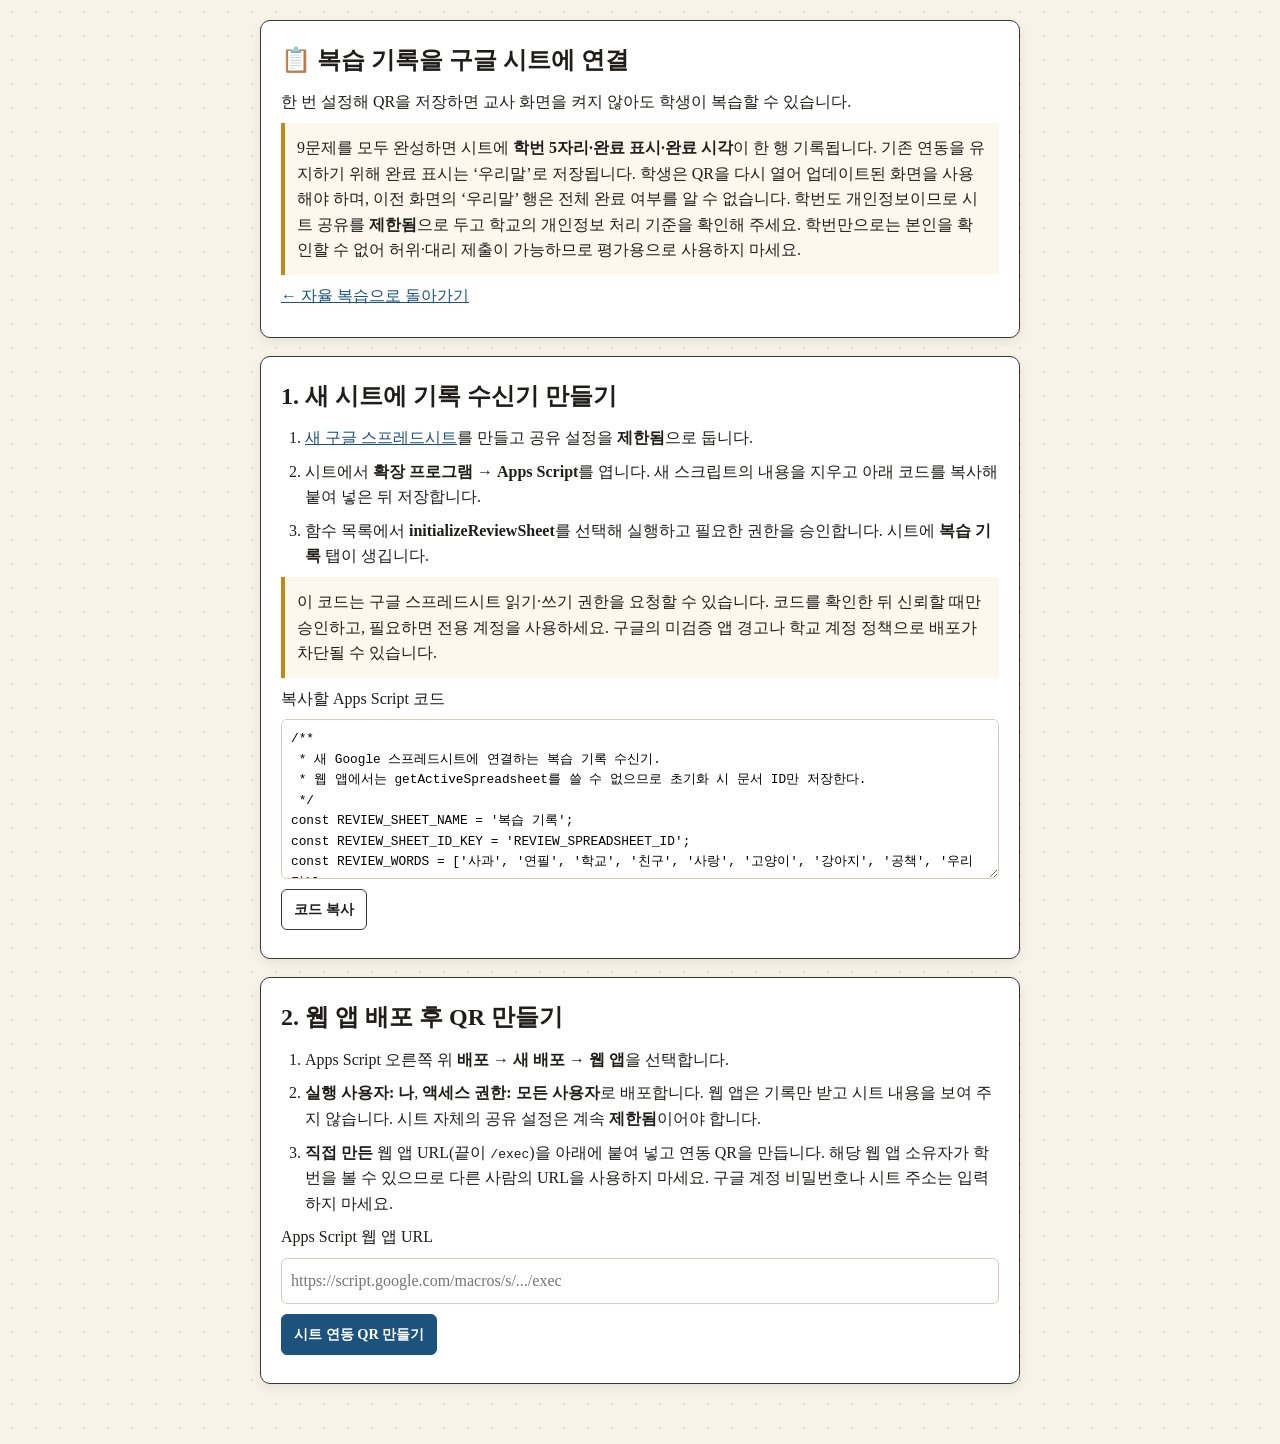
==== commit 728e5411: "feat: record review only after full completion" ====
--- a/review-setup.html
+++ b/review-setup.html
@@ -4,7 +4,7 @@
   <meta charset="UTF-8">
   <meta name="viewport" content="width=device-width, initial-scale=1.0">
   <title>복습 기록을 Google 시트에 연결하기</title>
-  <link rel="stylesheet" href="style.css?v=20261124-1">
+  <link rel="stylesheet" href="style.css?v=20261128-2">
   <style>
     .setup-page { max-width: 760px; width: 100%; display: flex; flex-direction: column; gap: 18px; }
     .setup-card { background: #fff; border: 1.5px solid var(--border-ink); border-radius: 10px; padding: 20px; box-shadow: var(--shadow-subtle); }
@@ -28,7 +28,7 @@
     <section class="setup-card">
       <h1>📋 복습 기록을 구글 시트에 연결</h1>
       <p>한 번 설정해 QR을 저장하면 교사 화면을 켜지 않아도 학생이 복습할 수 있습니다.</p>
-      <p class="setup-warning">시트에는 <strong>학번 5자리·완료 단어·완료 시각</strong>만 기록합니다. 학번도 개인정보이므로 시트 공유를 <strong>제한됨</strong>으로 두고 학교의 개인정보 처리 기준을 확인해 주세요. 학번만으로는 본인을 확인할 수 없어 허위·대리 제출이 가능하므로 평가용으로 사용하지 마세요.</p>
+      <p class="setup-warning">9문제를 모두 완성하면 시트에 <strong>학번 5자리·완료 표시·완료 시각</strong>이 한 행 기록됩니다. 기존 연동을 유지하기 위해 완료 표시는 ‘우리말’로 저장됩니다. 학생은 QR을 다시 열어 업데이트된 화면을 사용해야 하며, 이전 화면의 ‘우리말’ 행은 전체 완료 여부를 알 수 없습니다. 학번도 개인정보이므로 시트 공유를 <strong>제한됨</strong>으로 두고 학교의 개인정보 처리 기준을 확인해 주세요. 학번만으로는 본인을 확인할 수 없어 허위·대리 제출이 가능하므로 평가용으로 사용하지 마세요.</p>
       <p><a href="index.html#solo-qr-section">← 자율 복습으로 돌아가기</a></p>
     </section>
 
@@ -70,9 +70,9 @@
       </div>
     </section>
   </main>
-  <script src="qrcode.min.js?v=20261124-1"></script>
-  <script src="qr-helper.js?v=20261124-1"></script>
-  <script src="review-recorder.js?v=20261124-1"></script>
-  <script src="review-setup.js?v=20261124-1"></script>
+  <script src="qrcode.min.js?v=20261128-2"></script>
+  <script src="qr-helper.js?v=20261128-2"></script>
+  <script src="review-recorder.js?v=20261128-2"></script>
+  <script src="review-setup.js?v=20261128-2"></script>
 </body>
 </html>
